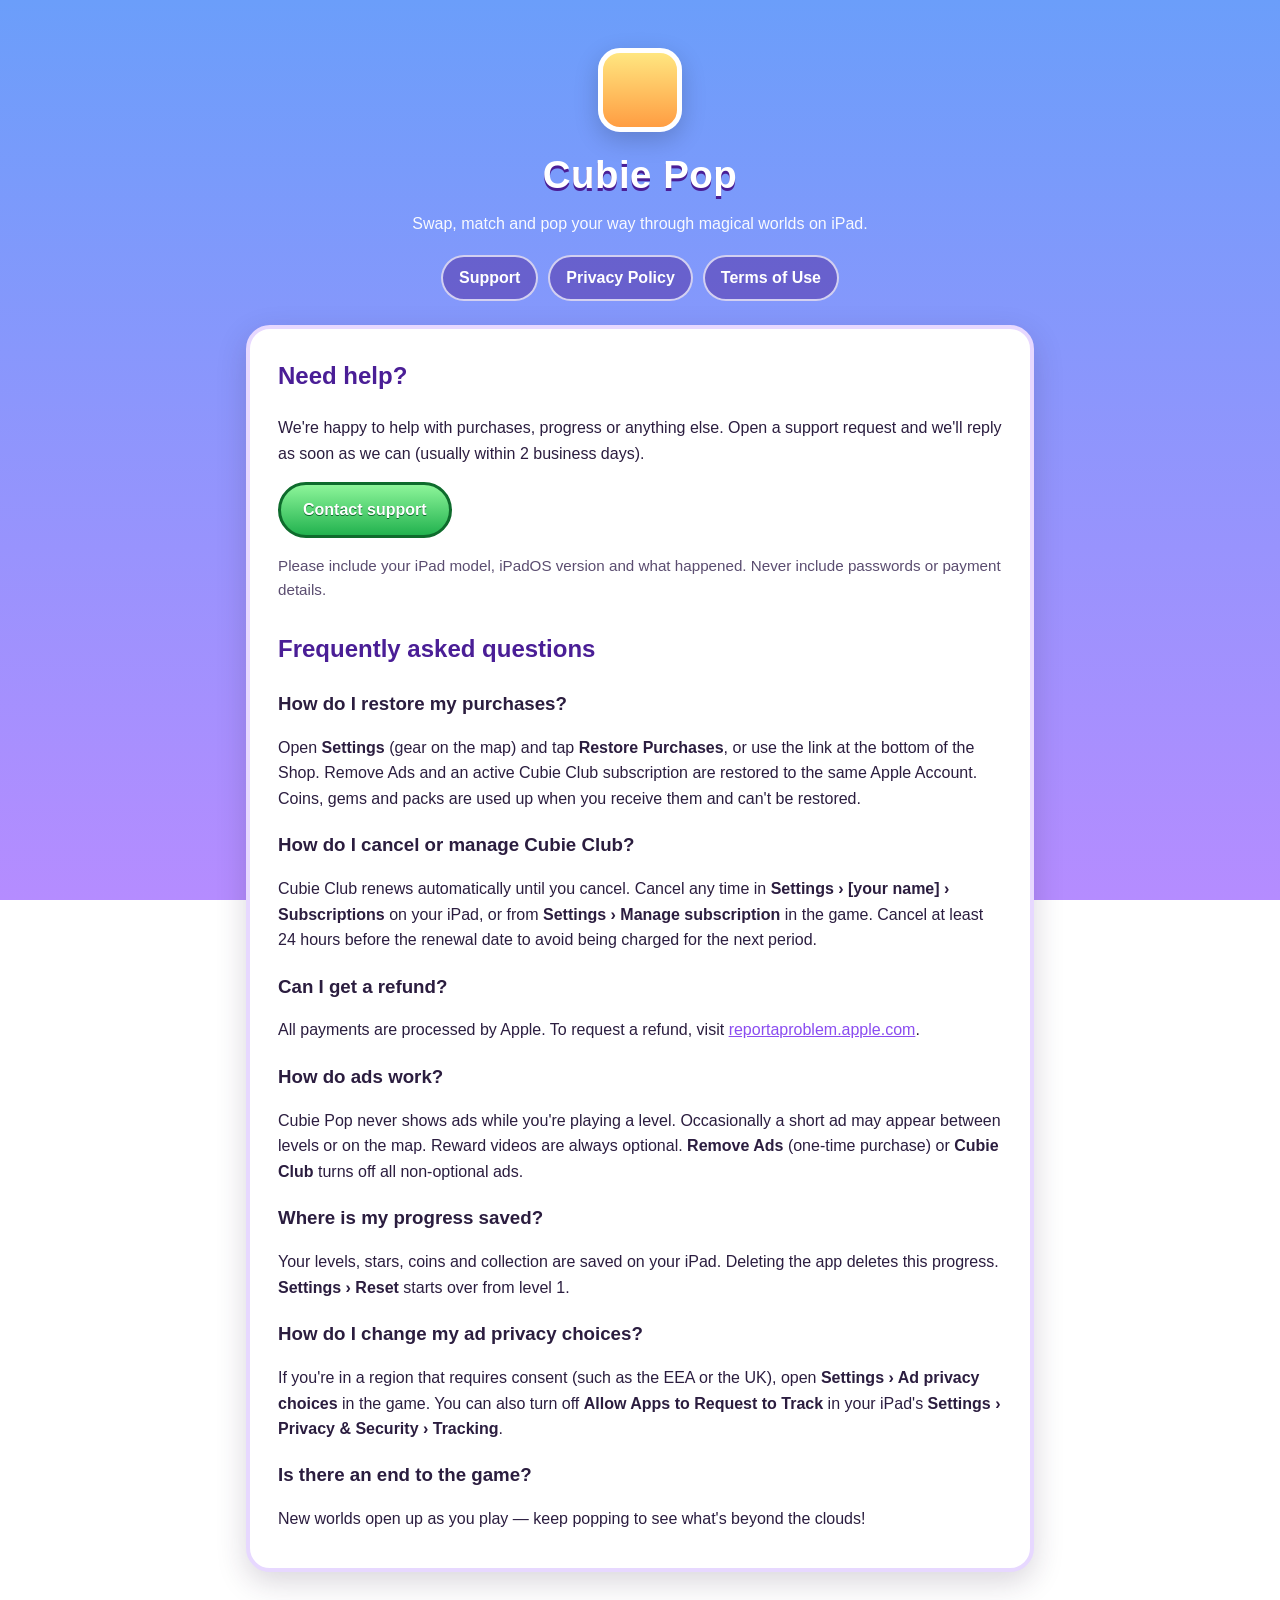
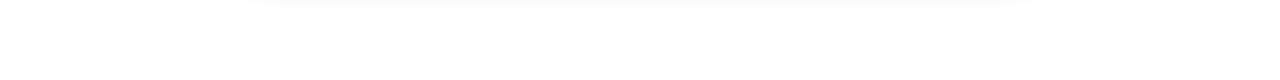
==== index.html @ 058eec19 "Add Cubie Pop support, privacy policy and terms pages Co-Authored-By: Claude Opus 5.5 <noreply@anthr" ====
<!doctype html>
<html lang="en">
<head>
<meta charset="utf-8">
<meta name="viewport" content="width=device-width, initial-scale=1">
<title>Cubie Pop – Support</title>
<meta name="description" content="Help and answers for Cubie Pop, the swap-and-match puzzle game for iPad.">
<link rel="stylesheet" href="style.css">
</head>
<body>
<header>
  <div class="logo"></div>
  <h1>Cubie Pop</h1>
  <p>Swap, match and pop your way through magical worlds on iPad.</p>
  <nav><a href="index.html">Support</a><a href="privacy.html">Privacy Policy</a><a href="terms.html">Terms of Use</a></nav>
</header>
<main>
<div class="card">
  <h2>Need help?</h2>
  <p>We're happy to help with purchases, progress or anything else. Open a support request and we'll reply as soon as we can (usually within 2 business days).</p>
  <p><a class="button" href="https://github.com/Abdalrhmanq93/cubiepop-support/issues/new?title=Cubie%20Pop%20support">Contact support</a></p>
  <p class="muted">Please include your iPad model, iPadOS version and what happened. Never include passwords or payment details.</p>

  <h2>Frequently asked questions</h2>
  <h3>How do I restore my purchases?</h3>
  <p>Open <b>Settings</b> (gear on the map) and tap <b>Restore Purchases</b>, or use the link at the bottom of the Shop. Remove Ads and an active Cubie Club subscription are restored to the same Apple Account. Coins, gems and packs are used up when you receive them and can't be restored.</p>
  <h3>How do I cancel or manage Cubie Club?</h3>
  <p>Cubie Club renews automatically until you cancel. Cancel any time in <b>Settings › [your name] › Subscriptions</b> on your iPad, or from <b>Settings › Manage subscription</b> in the game. Cancel at least 24 hours before the renewal date to avoid being charged for the next period.</p>
  <h3>Can I get a refund?</h3>
  <p>All payments are processed by Apple. To request a refund, visit <a href="https://reportaproblem.apple.com">reportaproblem.apple.com</a>.</p>
  <h3>How do ads work?</h3>
  <p>Cubie Pop never shows ads while you're playing a level. Occasionally a short ad may appear between levels or on the map. Reward videos are always optional. <b>Remove Ads</b> (one-time purchase) or <b>Cubie Club</b> turns off all non-optional ads.</p>
  <h3>Where is my progress saved?</h3>
  <p>Your levels, stars, coins and collection are saved on your iPad. Deleting the app deletes this progress. <b>Settings › Reset</b> starts over from level 1.</p>
  <h3>How do I change my ad privacy choices?</h3>
  <p>If you're in a region that requires consent (such as the EEA or the UK), open <b>Settings › Ad privacy choices</b> in the game. You can also turn off <b>Allow Apps to Request to Track</b> in your iPad's <b>Settings › Privacy &amp; Security › Tracking</b>.</p>
  <h3>Is there an end to the game?</h3>
  <p>New worlds open up as you play — keep popping to see what's beyond the clouds!</p>
</div>
</main>
<footer>© 2026 Cubie Pop · <a href="privacy.html">Privacy Policy</a> · <a href="terms.html">Terms of Use</a></footer>
</body>
</html>
---- style.css ----
:root { --ink:#2B1D3F; --purple:#8B4DF0; --deep:#4A1E96; --bg1:#6B9EFA; --bg2:#B58CFF; --card:#ffffff; --muted:#5b4d70; }
* { box-sizing: border-box; }
body { margin:0; font-family: ui-rounded, "SF Pro Rounded", -apple-system, BlinkMacSystemFont, "Segoe UI", Roboto, sans-serif;
  color: var(--ink); background: linear-gradient(180deg, var(--bg1), var(--bg2)) fixed; line-height: 1.6; }
header { text-align:center; padding: 48px 16px 24px; color:#fff; }
header .logo { width:84px; height:84px; border-radius:22px; background: linear-gradient(180deg,#FFE680,#FF9D42);
  border:5px solid #fff; margin: 0 auto 12px; box-shadow: 0 8px 24px rgba(0,0,0,.18); }
header h1 { margin:0; font-size: 2.4rem; letter-spacing:.5px; text-shadow: 0 3px 0 var(--deep); }
header p { margin: 6px 0 0; opacity:.95; }
nav { display:flex; gap:10px; justify-content:center; flex-wrap:wrap; margin-top: 18px; }
nav a { color:#fff; text-decoration:none; font-weight:700; padding:8px 16px; border-radius:999px; background: rgba(74,30,150,.45); border:2px solid rgba(255,255,255,.7); }
nav a:hover { background: rgba(74,30,150,.7); }
main { max-width: 820px; margin: 0 auto 48px; padding: 0 16px; }
.card { background: var(--card); border-radius: 24px; padding: 28px 28px 20px; box-shadow: 0 10px 30px rgba(43,29,63,.18); border: 4px solid #E7D8FF; }
h2 { color: var(--deep); margin-top: 28px; }
h2:first-child { margin-top: 0; }
h3 { margin-bottom: 4px; }
a { color: var(--purple); }
.muted { color: var(--muted); font-size: .95rem; }
.button { display:inline-block; background: linear-gradient(180deg,#8DF59A,#22B24F); color:#fff; font-weight:800; text-decoration:none;
  padding: 12px 22px; border-radius: 999px; border: 3px solid #0E6B2C; text-shadow: 0 1px 0 #0E6B2C; }
footer { text-align:center; color:#fff; padding: 0 16px 36px; font-size:.95rem; }
footer a { color:#fff; }
table { width:100%; border-collapse: collapse; margin: 8px 0 16px; font-size: .95rem; }
th, td { text-align:left; padding: 8px 10px; border-bottom: 1px solid #eee3ff; vertical-align: top; }
th { color: var(--deep); }
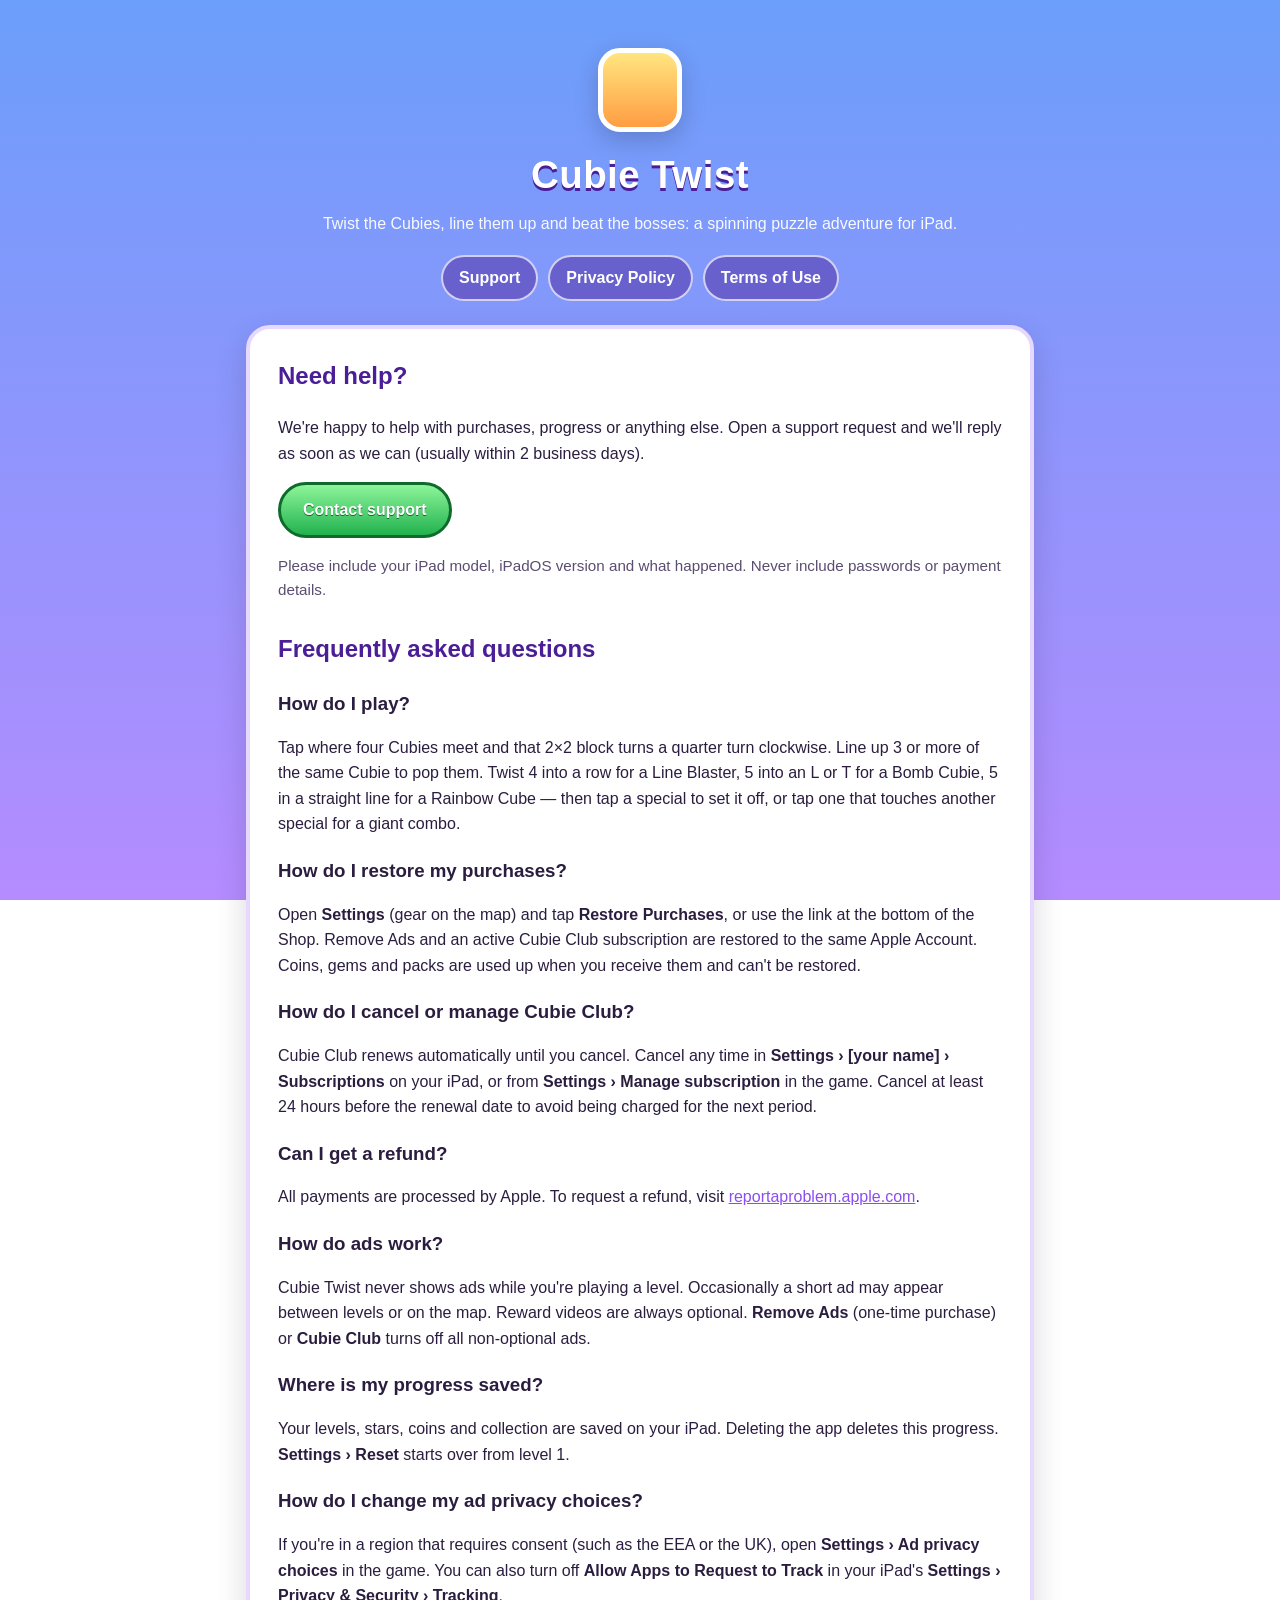
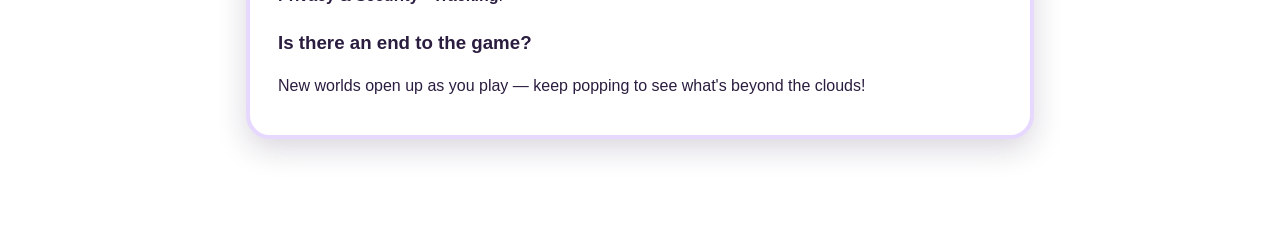
==== commit 011fd74b: "Rename to Cubie Twist and explain the twist gameplay Co-Authored-By: Claude Opus 5.5 <noreply@anthro" ====
--- a/index.html
+++ b/index.html
@@ -3,15 +3,15 @@
 <head>
 <meta charset="utf-8">
 <meta name="viewport" content="width=device-width, initial-scale=1">
-<title>Cubie Pop – Support</title>
-<meta name="description" content="Help and answers for Cubie Pop, the swap-and-match puzzle game for iPad.">
+<title>Cubie Twist – Support</title>
+<meta name="description" content="Help and answers for Cubie Twist, the swap-and-match puzzle game for iPad.">
 <link rel="stylesheet" href="style.css">
 </head>
 <body>
 <header>
   <div class="logo"></div>
-  <h1>Cubie Pop</h1>
-  <p>Swap, match and pop your way through magical worlds on iPad.</p>
+  <h1>Cubie Twist</h1>
+  <p>Twist the Cubies, line them up and beat the bosses: a spinning puzzle adventure for iPad.</p>
   <nav><a href="index.html">Support</a><a href="privacy.html">Privacy Policy</a><a href="terms.html">Terms of Use</a></nav>
 </header>
 <main>
@@ -22,6 +22,8 @@
   <p class="muted">Please include your iPad model, iPadOS version and what happened. Never include passwords or payment details.</p>
 
   <h2>Frequently asked questions</h2>
+  <h3>How do I play?</h3>
+  <p>Tap where four Cubies meet and that 2&times;2 block turns a quarter turn clockwise. Line up 3 or more of the same Cubie to pop them. Twist 4 into a row for a Line Blaster, 5 into an L or T for a Bomb Cubie, 5 in a straight line for a Rainbow Cube &mdash; then tap a special to set it off, or tap one that touches another special for a giant combo.</p>
   <h3>How do I restore my purchases?</h3>
   <p>Open <b>Settings</b> (gear on the map) and tap <b>Restore Purchases</b>, or use the link at the bottom of the Shop. Remove Ads and an active Cubie Club subscription are restored to the same Apple Account. Coins, gems and packs are used up when you receive them and can't be restored.</p>
   <h3>How do I cancel or manage Cubie Club?</h3>
@@ -29,7 +31,7 @@
   <h3>Can I get a refund?</h3>
   <p>All payments are processed by Apple. To request a refund, visit <a href="https://reportaproblem.apple.com">reportaproblem.apple.com</a>.</p>
   <h3>How do ads work?</h3>
-  <p>Cubie Pop never shows ads while you're playing a level. Occasionally a short ad may appear between levels or on the map. Reward videos are always optional. <b>Remove Ads</b> (one-time purchase) or <b>Cubie Club</b> turns off all non-optional ads.</p>
+  <p>Cubie Twist never shows ads while you're playing a level. Occasionally a short ad may appear between levels or on the map. Reward videos are always optional. <b>Remove Ads</b> (one-time purchase) or <b>Cubie Club</b> turns off all non-optional ads.</p>
   <h3>Where is my progress saved?</h3>
   <p>Your levels, stars, coins and collection are saved on your iPad. Deleting the app deletes this progress. <b>Settings › Reset</b> starts over from level 1.</p>
   <h3>How do I change my ad privacy choices?</h3>
@@ -38,6 +40,6 @@
   <p>New worlds open up as you play — keep popping to see what's beyond the clouds!</p>
 </div>
 </main>
-<footer>© 2026 Cubie Pop · <a href="privacy.html">Privacy Policy</a> · <a href="terms.html">Terms of Use</a></footer>
+<footer>© 2026 Cubie Twist · <a href="privacy.html">Privacy Policy</a> · <a href="terms.html">Terms of Use</a></footer>
 </body>
 </html>
